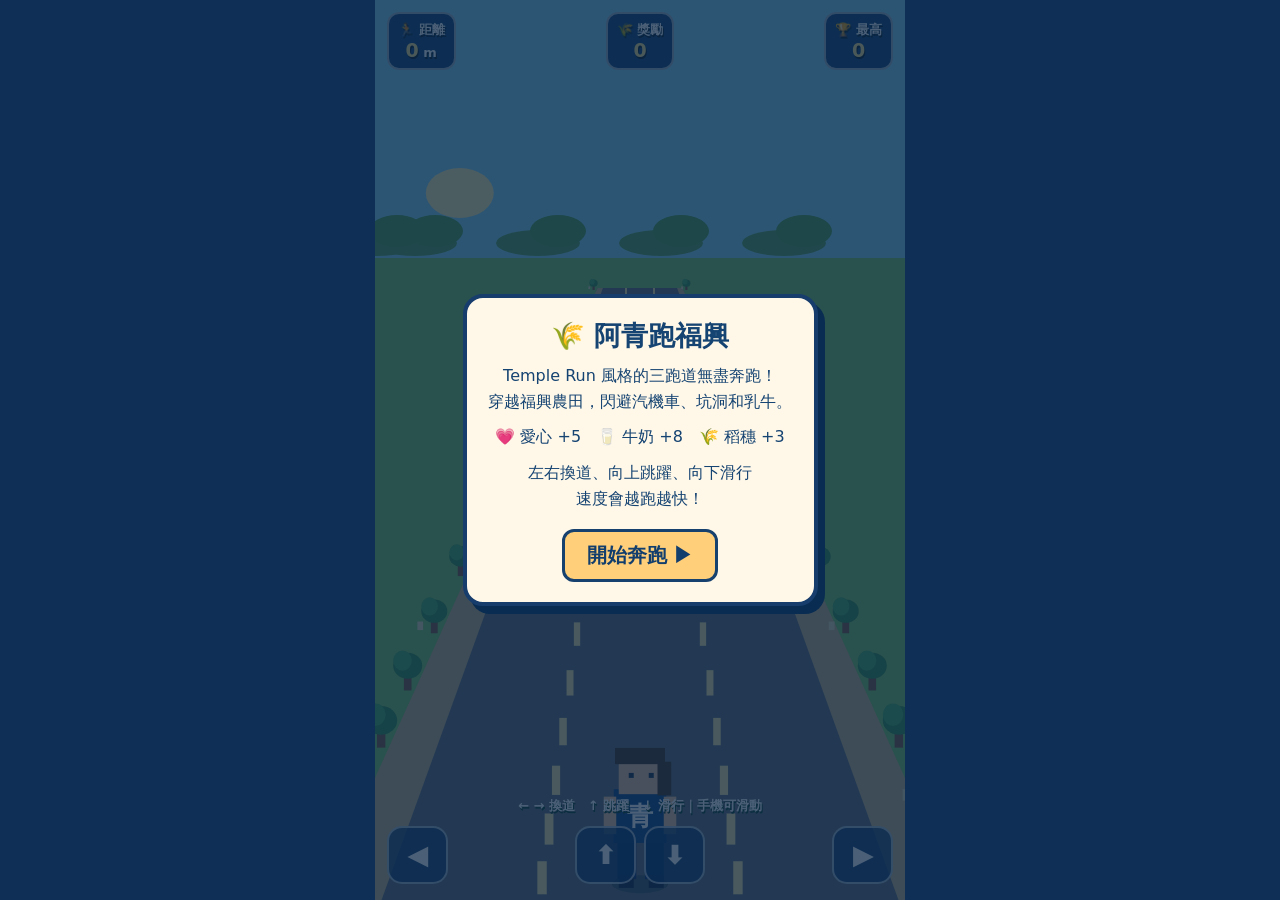
==== game.html @ 77f859ab "Add files via upload" ====
<!doctype html><html lang="zh-Hant"><head><meta charset="utf-8"><meta name="viewport" content="width=device-width,initial-scale=1,user-scalable=no"><title>阿青跑福興｜無盡奔跑</title>
<style>*{box-sizing:border-box}html,body{margin:0;height:100%;overflow:hidden;font-family:system-ui,"Noto Sans TC",sans-serif;background:#102f56;color:#fff}.app{height:100dvh;max-width:530px;margin:auto;position:relative;overflow:hidden;background:#8bcfee}canvas{display:block;width:100%;height:100%;touch-action:none}.hud{position:absolute;top:12px;left:12px;right:12px;display:flex;justify-content:space-between;gap:6px;pointer-events:none}.stat{background:#123c6de8;border:2px solid #fff9;border-radius:12px;padding:7px 9px;font-weight:900;font-size:13px;text-align:center;text-shadow:1px 2px #123}.stat b{font-size:19px;color:#ffe48e}.ctrl{position:absolute;bottom:16px;left:12px;right:12px;display:flex;justify-content:space-between;pointer-events:none}.ctrl button{pointer-events:auto;border:2px solid #fff9;background:#113f77c9;color:white;border-radius:15px;font-size:25px;font-weight:900;width:61px;height:58px;touch-action:manipulation}.ctrl .middle{display:flex;gap:8px}.overlay{position:absolute;inset:0;background:#082444b9;display:flex;align-items:center;justify-content:center;padding:18px}.overlay[hidden]{display:none}.panel{width:100%;max-width:355px;background:#fff8e8;color:#154372;border:4px solid #173d6d;border-radius:20px;box-shadow:7px 8px #092d52;padding:20px;text-align:center}.panel h1{font-size:27px;margin:0 0 8px}.panel p{line-height:1.65;margin:9px 0}.panel button{border:3px solid #16416f;border-radius:12px;background:#ffcf79;color:#123e6d;font-size:20px;font-weight:900;padding:10px 22px;margin-top:8px}.tip{position:absolute;bottom:85px;width:100%;text-align:center;font-weight:800;text-shadow:1px 2px #143;font-size:13px;pointer-events:none}@media(max-height:530px){.ctrl{bottom:6px}.ctrl button{height:44px}.tip{bottom:55px}.hud{top:5px}}</style></head><body><main class="app" id="app"><canvas id="canvas" aria-label="三跑道透視視角無盡奔跑遊戲"></canvas><div class="hud"><div class="stat">🏃 距離<br><b id="distance">0</b> m</div><div class="stat">🌾 獎勵<br><b id="coins">0</b></div><div class="stat">🏆 最高<br><b id="best">0</b></div></div><div class="tip">← → 換道　↑ 跳躍　↓ 滑行｜手機可滑動</div><div class="ctrl"><button data-action="left" aria-label="向左換道">◀</button><div class="middle"><button data-action="jump" aria-label="跳躍">⬆</button><button data-action="slide" aria-label="滑行">⬇</button></div><button data-action="right" aria-label="向右換道">▶</button></div><div class="overlay" id="overlay"><div class="panel"><h1 id="heading">🌾 阿青跑福興</h1><p id="message">Temple Run 風格的三跑道無盡奔跑！<br>穿越福興農田，閃避汽機車、坑洞和乳牛。</p><p>💗 愛心 +5　🥛 牛奶 +8　🌾 稻穗 +3</p><p>左右換道、向上跳躍、向下滑行<br>速度會越跑越快！</p><button id="start">開始奔跑 ▶</button></div></div></main>
<script>
(()=>{'use strict';
const app=document.getElementById('app'),canvas=document.getElementById('canvas'),ctx=canvas.getContext('2d'),overlay=document.getElementById('overlay');
const $=id=>document.getElementById(id);let W=400,H=700,dpr=1,playing=false,last=0,distance=0,bonus=0,best=0,speed=18,spawnTimer=0,objects=[],lane=1,visualLane=1,jump=0,slide=0,clock=0,flash=0;
try{best=Number(localStorage.getItem('aq-temple-best')||0)}catch{}$('best').textContent=best;
function resize(){const r=app.getBoundingClientRect();W=r.width;H=r.height;dpr=Math.min(2,devicePixelRatio||1);canvas.width=Math.round(W*dpr);canvas.height=Math.round(H*dpr);ctx.setTransform(dpr,0,0,dpr,0,0)}
function poly(pts,color){ctx.fillStyle=color;ctx.beginPath();pts.forEach((p,i)=>i?ctx.lineTo(p[0],p[1]):ctx.moveTo(p[0],p[1]));ctx.closePath();ctx.fill()}
function rect(x,y,w,h,c){ctx.fillStyle=c;ctx.fillRect(x,y,w,h)}
function ellipse(x,y,rx,ry,c){ctx.fillStyle=c;ctx.beginPath();ctx.ellipse(x,y,rx,ry,0,0,Math.PI*2);ctx.fill()}
function label(t,x,y,size=24){ctx.font=`${size}px system-ui`;ctx.textAlign='center';ctx.textBaseline='middle';ctx.fillText(t,x,y)}
function perspective(z){let q=Math.max(0,Math.min(1,1-z/105));return Math.pow(q,1.65)}
function roadY(p){return H*.32+(H*.69)*p}
function roadHalf(p){return W*(.08+.52*p)}
function roadX(p,l){return W/2+(l-1)*roadHalf(p)*.64}
function updateHud(){$('distance').textContent=Math.floor(distance);$('coins').textContent=bonus;$('best').textContent=best}
function reset(){distance=0;bonus=0;speed=18;spawnTimer=0;objects=[];lane=1;visualLane=1;jump=0;slide=0;clock=0;flash=0;playing=true;overlay.hidden=true;last=performance.now();updateHud()}
function finish(){if(!playing)return;playing=false;let total=Math.floor(distance)+bonus;if(total>best){best=total;try{localStorage.setItem('aq-temple-best',String(best))}catch{}}updateHud();$('heading').textContent='💥 阿青撞到障礙了！';$('message').innerHTML=`跑了 <b>${Math.floor(distance)} 公尺</b>，收集 <b>${bonus} 分</b><br>本次總分 <b>${total}</b>！`; $('start').textContent='再跑一次 ↻';overlay.hidden=false}
function act(a){if(!playing)return;if(a==='left')lane=Math.max(0,lane-1);if(a==='right')lane=Math.min(2,lane+1);if(a==='jump'&&jump<=0&&slide<=0)jump=.85;if(a==='slide'&&slide<=0&&jump<=0)slide=.8}
function spawn(){let l=Math.floor(Math.random()*3),kind=Math.random(),type=kind<.30?'car':kind<.51?'bike':kind<.73?'hole':kind<.91?'cow':'gate';objects.push({lane:l,z:105,type,hit:false});let safe=[0,1,2].filter(i=>i!==l);let reward=['heart','milk','rice'][Math.floor(Math.random()*3)];objects.push({lane:safe[Math.floor(Math.random()*safe.length)],z:112,type:reward,hit:false})}
function tick(dt){if(!playing)return;clock+=dt;distance+=speed*dt*.5;speed=Math.min(45,18+distance/100);spawnTimer-=dt;if(spawnTimer<=0){spawn();spawnTimer=Math.max(.67,1.4-distance/1000)}visualLane+=(lane-visualLane)*Math.min(1,dt*12);jump=Math.max(0,jump-dt);slide=Math.max(0,slide-dt);flash=Math.max(0,flash-dt);
for(const o of objects){o.z-=speed*dt;if(o.z<8&&!o.hit){o.hit=true;if(o.lane===lane){if(['heart','milk','rice'].includes(o.type)){bonus+({heart:5,milk:8,rice:3}[o.type]);flash=.22}else if(o.type==='hole'){if(jump<=.12)finish()}else if(o.type==='gate'){if(slide<=.1)finish()}else if(o.type==='cow'||o.type==='car'||o.type==='bike'){finish()}}}}objects=objects.filter(o=>o.z>-12);updateHud()}
function draw(){const horizon=H*.32;rect(0,0,W,H,'#90d8f4');rect(0,horizon-30,W,H-horizon+30,'#85c867');
ellipse(W*.16,horizon-95,34,25,'#fff5b0');for(let i=0;i<5;i++){let x=(i*123+40)%W;ellipse(x,horizon-45,42,13,'#61aa61');ellipse(x+20,horizon-57,28,16,'#58a454')}
const bottom=H*1.02;poly([[W*.42,horizon],[W*.58,horizon],[W*1.04,bottom],[-W*.04,bottom]],'#6d727b');
poly([[W*.42,horizon],[W*.43,horizon],[W*.0,bottom],[-W*.12,bottom]],'#d1b78b');poly([[W*.57,horizon],[W*.58,horizon],[W*1.12,bottom],[W,bottom]],'#d1b78b');
for(let i=0;i<13;i++){let p=((i/13+distance*.008)%1);let y=roadY(p),half=roadHalf(p);let thick=2+8*p;for(let side of [-1,1]){let x=W/2+side*half*.33;rect(x-thick/2,y,thick,10+25*p,'#f9e8a6')}}
for(let i=0;i<11;i++){let p=(i/11+distance*.006)%1;let y=roadY(p),size=8+33*p;for(const s of [-1,1]){let x=W/2+s*(roadHalf(p)+size*.5);rect(x-size*.13,y-size*.4,size*.26,size*.65,'#855b40');ellipse(x,y-size*.6,size*.5,size*.45,'#3f9552');ellipse(x-size*.18,y-size*.78,size*.32,size*.35,'#50b364');if(i%3===0){rect(x-size*.65,y-size*.2,size*.22,size*.33,'#e7dcb5')}}}
for(const o of [...objects].sort((a,b)=>b.z-a.z)){let p=perspective(o.z);if(p<=.005)continue;let y=roadY(p),x=roadX(p,o.lane),s=12+75*p;ellipse(x,y+3,s*.5,s*.14,'#35424877');
if(o.type==='car'||o.type==='bike'){let w=s*(o.type==='bike'?.5:1),h=s*(o.type==='bike'?.85:.65);rect(x-w/2,y-h,w,h,o.type==='bike'?'#f8b847':'#ef6b61');rect(x-w*.31,y-h*.8,w*.62,h*.33,'#b4eaff');rect(x-w*.45,y-h*.1,w*.19,h*.3,'#263847');rect(x+w*.26,y-h*.1,w*.19,h*.3,'#263847')}
else if(o.type==='hole'){ellipse(x,y,s*.62,s*.27,'#3c3d3e');ellipse(x,y,s*.4,s*.15,'#171d25')}
else if(o.type==='cow')label('🐄',x,y-s*.5,s*.95);
else if(o.type==='gate'){rect(x-s*.5,y-s*1.2,s*.16,s*1.2,'#98573d');rect(x+s*.34,y-s*1.2,s*.16,s*1.2,'#98573d');rect(x-s*.5,y-s*1.2,s,s*.25,'#eaa56b')}
else label(({heart:'💗',milk:'🥛',rice:'🌾'})[o.type],x,y-s*.7,s*.72)}
const px=roadX(.96,visualLane),py=roadY(.96),jumpHeight=jump>0?Math.sin((.85-jump)/.85*Math.PI)*H*.17:0;ellipse(px,py,28,9,'#243a4c77');ctx.save();ctx.translate(px,py-jumpHeight);let sc=Math.max(.75,Math.min(1.25,W/400));ctx.scale(sc,sc);if(slide>0){ellipse(0,-17,25,15,'#173c77');ellipse(13,-24,14,13,'#f8c5a2');rect(-19,-19,35,8,'#173c77')}else{let swing=Math.sin(clock*16)*7;rect(-18,-37,15,33,'#193b75');rect(4,-37,15,33,'#193b75');rect(-17+swing,-7,12,10,'#1d2b49');rect(7-swing,-7,12,10,'#1d2b49');rect(-21,-76,42,43,'#1b4c8a');rect(-29,-70,10,30,'#f8c5a2');rect(19,-70,10,30,'#f8c5a2');rect(-17,-102,34,30,'#f8c5a2');rect(-20,-109,40,13,'#553a31');rect(14,-98,11,27,'#50392d');rect(-9,-89,4,4,'#26384c');rect(7,-89,4,4,'#26384c');ctx.fillStyle='#fff';ctx.font='bold 21px system-ui';ctx.textAlign='center';ctx.fillText('青',0,-47)}ctx.restore();if(flash>0){ctx.fillStyle='#fff5ab44';ctx.fillRect(0,0,W,H)}}
function frame(now){let dt=Math.min(.04,(now-last)/1000||0);last=now;tick(dt);draw();requestAnimationFrame(frame)}
$('start').addEventListener('click',reset);document.querySelectorAll('[data-action]').forEach(b=>b.addEventListener('click',()=>act(b.dataset.action)));document.addEventListener('keydown',e=>{let a=({ArrowLeft:'left',ArrowRight:'right',ArrowUp:'jump',ArrowDown:'slide',a:'left',d:'right',w:'jump',s:'slide',' ':'jump'})[e.key];if(a){e.preventDefault();act(a)}});let sx=0,sy=0;canvas.addEventListener('touchstart',e=>{sx=e.touches[0].clientX;sy=e.touches[0].clientY},{passive:true});canvas.addEventListener('touchend',e=>{let dx=e.changedTouches[0].clientX-sx,dy=e.changedTouches[0].clientY-sy;if(Math.max(Math.abs(dx),Math.abs(dy))<18)return;act(Math.abs(dx)>Math.abs(dy)?dx>0?'right':'left':dy<0?'jump':'slide')},{passive:true});window.addEventListener('resize',resize);resize();last=performance.now();requestAnimationFrame(frame);
})();
</script></body></html>
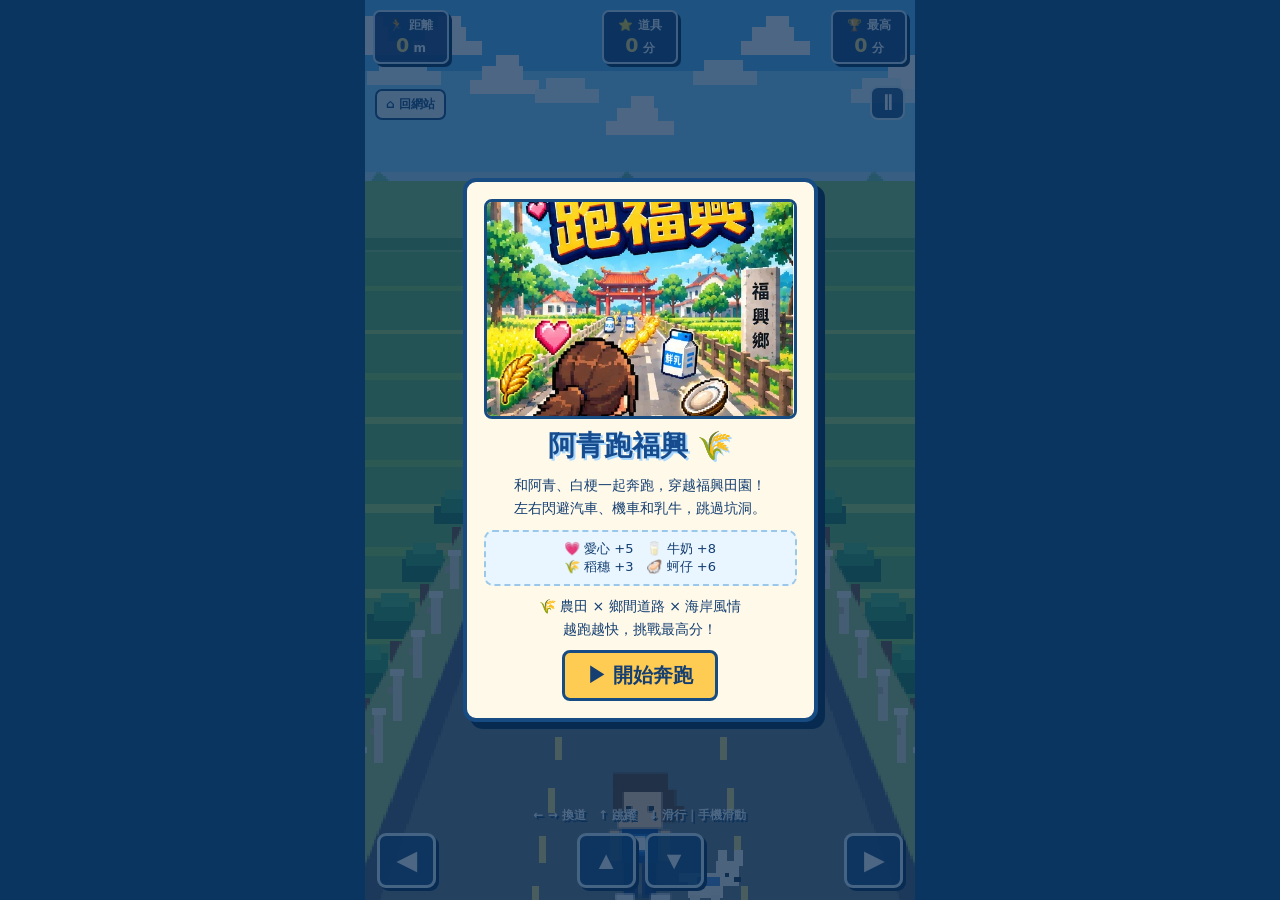
==== commit 3beac1b0: "Add files via upload" ====
--- a/game.html
+++ b/game.html
@@ -1,40 +1,55 @@
-<!doctype html><html lang="zh-Hant"><head><meta charset="utf-8"><meta name="viewport" content="width=device-width,initial-scale=1,user-scalable=no"><title>阿青跑福興｜無盡奔跑</title>
-<style>*{box-sizing:border-box}html,body{margin:0;height:100%;overflow:hidden;font-family:system-ui,"Noto Sans TC",sans-serif;background:#102f56;color:#fff}.app{height:100dvh;max-width:530px;margin:auto;position:relative;overflow:hidden;background:#8bcfee}canvas{display:block;width:100%;height:100%;touch-action:none}.hud{position:absolute;top:12px;left:12px;right:12px;display:flex;justify-content:space-between;gap:6px;pointer-events:none}.stat{background:#123c6de8;border:2px solid #fff9;border-radius:12px;padding:7px 9px;font-weight:900;font-size:13px;text-align:center;text-shadow:1px 2px #123}.stat b{font-size:19px;color:#ffe48e}.ctrl{position:absolute;bottom:16px;left:12px;right:12px;display:flex;justify-content:space-between;pointer-events:none}.ctrl button{pointer-events:auto;border:2px solid #fff9;background:#113f77c9;color:white;border-radius:15px;font-size:25px;font-weight:900;width:61px;height:58px;touch-action:manipulation}.ctrl .middle{display:flex;gap:8px}.overlay{position:absolute;inset:0;background:#082444b9;display:flex;align-items:center;justify-content:center;padding:18px}.overlay[hidden]{display:none}.panel{width:100%;max-width:355px;background:#fff8e8;color:#154372;border:4px solid #173d6d;border-radius:20px;box-shadow:7px 8px #092d52;padding:20px;text-align:center}.panel h1{font-size:27px;margin:0 0 8px}.panel p{line-height:1.65;margin:9px 0}.panel button{border:3px solid #16416f;border-radius:12px;background:#ffcf79;color:#123e6d;font-size:20px;font-weight:900;padding:10px 22px;margin-top:8px}.tip{position:absolute;bottom:85px;width:100%;text-align:center;font-weight:800;text-shadow:1px 2px #143;font-size:13px;pointer-events:none}@media(max-height:530px){.ctrl{bottom:6px}.ctrl button{height:44px}.tip{bottom:55px}.hud{top:5px}}</style></head><body><main class="app" id="app"><canvas id="canvas" aria-label="三跑道透視視角無盡奔跑遊戲"></canvas><div class="hud"><div class="stat">🏃 距離<br><b id="distance">0</b> m</div><div class="stat">🌾 獎勵<br><b id="coins">0</b></div><div class="stat">🏆 最高<br><b id="best">0</b></div></div><div class="tip">← → 換道　↑ 跳躍　↓ 滑行｜手機可滑動</div><div class="ctrl"><button data-action="left" aria-label="向左換道">◀</button><div class="middle"><button data-action="jump" aria-label="跳躍">⬆</button><button data-action="slide" aria-label="滑行">⬇</button></div><button data-action="right" aria-label="向右換道">▶</button></div><div class="overlay" id="overlay"><div class="panel"><h1 id="heading">🌾 阿青跑福興</h1><p id="message">Temple Run 風格的三跑道無盡奔跑！<br>穿越福興農田，閃避汽機車、坑洞和乳牛。</p><p>💗 愛心 +5　🥛 牛奶 +8　🌾 稻穗 +3</p><p>左右換道、向上跳躍、向下滑行<br>速度會越跑越快！</p><button id="start">開始奔跑 ▶</button></div></div></main>
+<!doctype html><html lang="zh-Hant"><head><meta charset="utf-8"><meta name="viewport" content="width=device-width,initial-scale=1,user-scalable=no"><title>阿青跑福興｜像素跑酷</title><style>
+*{box-sizing:border-box}html,body{margin:0;height:100%;overflow:hidden;font-family:system-ui,"Noto Sans TC",sans-serif;background:#0a3561;color:white}.shell{height:100dvh;max-width:550px;margin:auto;position:relative;overflow:hidden;background:#73c8f6}canvas{display:block;width:100%;height:100%;image-rendering:pixelated;touch-action:none}.hud{position:absolute;top:10px;left:8px;right:8px;display:flex;justify-content:space-between;gap:5px;pointer-events:none}.stat{background:#123c72e8;border:2px solid #d4ecff;border-radius:7px;box-shadow:3px 3px #082f53;padding:5px 7px;text-align:center;font-size:12px;font-weight:900;min-width:76px}.stat strong{font-size:19px;color:#ffe07b}.actions{position:absolute;bottom:12px;left:12px;right:12px;display:flex;justify-content:space-between;pointer-events:none}.actions button{pointer-events:auto;background:#0f477dd9;border:3px solid #e6f4ff;color:#fff;border-radius:9px;box-shadow:3px 3px #092c50;font-size:25px;font-weight:900;width:59px;height:55px;touch-action:manipulation}.actions div{display:flex;gap:9px}.help{position:absolute;bottom:76px;width:100%;text-align:center;font-size:12px;font-weight:900;text-shadow:2px 2px #19436a;pointer-events:none}.cover{position:absolute;inset:0;background:#072c54b8;display:flex;align-items:center;justify-content:center;padding:15px}.cover[hidden]{display:none}.panel{max-height:95dvh;overflow:auto;background:#fff9e9;color:#133e71;border:4px solid #174c83;border-radius:13px;box-shadow:7px 7px #072b50;padding:17px;max-width:355px;width:100%;text-align:center}.cover-art{display:block;width:100%;max-height:220px;object-fit:cover;object-position:center 40%;border:3px solid #174c83;border-radius:8px;margin-bottom:8px;image-rendering:auto}.panel h1{margin:0 0 8px;font-size:28px;color:#164c8e;text-shadow:2px 2px #a8d7ff}.panel p{font-size:14px;line-height:1.65;margin:9px 0}.panel button{background:#ffcc53;border:3px solid #164c83;border-radius:8px;padding:9px 22px;color:#153e71;font-size:20px;font-weight:900;cursor:pointer}.panel .rewards{background:#eaf6ff;border:2px dashed #9bc8e9;border-radius:9px;padding:8px 4px;font-size:13px}.pause{position:absolute;right:10px;top:86px;background:#0f477ddd;border:2px solid #d8f0ff;border-radius:8px;color:#fff;font-size:20px;font-weight:900;width:35px;height:34px;cursor:pointer}.back{position:absolute;top:89px;left:10px;background:#ffffffdf;border:2px solid #164c83;border-radius:7px;padding:5px 9px;color:#164c83;font-size:12px;text-decoration:none;font-weight:900}@media(max-height:560px){.help{bottom:60px}.actions{bottom:5px}.actions button{height:44px}.back{top:72px}}</style></head><body>
+<div class="shell" id="shell"><canvas id="game" aria-label="阿青跑福興像素無盡奔跑遊戲"></canvas><div class="hud"><div class="stat">🏃 距離<br><strong id="meters">0</strong> m</div><div class="stat">⭐ 道具<br><strong id="bonus">0</strong> 分</div><div class="stat">🏆 最高<br><strong id="record">0</strong> 分</div></div><a class="back" href="index.html">⌂ 回網站</a><button class="pause" id="pause" aria-label="暫停遊戲">Ⅱ</button><div class="help">← → 換道　↑ 跳躍　↓ 滑行｜手機滑動</div><div class="actions"><button data-go="left" aria-label="左移">◀</button><div><button data-go="jump" aria-label="跳躍">▲</button><button data-go="slide" aria-label="滑行">▼</button></div><button data-go="right" aria-label="右移">▶</button></div><div class="cover" id="cover"><div class="panel"><img class="cover-art" src="assets/game-cover.webp" alt="阿青與西高地白梗在福興鄉田園奔跑的像素遊戲封面"><h1 id="title">阿青跑福興 🌾</h1><p id="intro">和阿青、白梗一起奔跑，穿越福興田園！<br>左右閃避汽車、機車和乳牛，跳過坑洞。</p><div class="rewards">💗 愛心 +5　🥛 牛奶 +8<br>🌾 稻穗 +3　🦪 蚵仔 +6</div><p>🌾 農田 × 鄉間道路 × 海岸風情<br>越跑越快，挑戰最高分！</p><button id="start">▶ 開始奔跑</button></div></div></div>
 <script>
-(()=>{'use strict';
-const app=document.getElementById('app'),canvas=document.getElementById('canvas'),ctx=canvas.getContext('2d'),overlay=document.getElementById('overlay');
-const $=id=>document.getElementById(id);let W=400,H=700,dpr=1,playing=false,last=0,distance=0,bonus=0,best=0,speed=18,spawnTimer=0,objects=[],lane=1,visualLane=1,jump=0,slide=0,clock=0,flash=0;
-try{best=Number(localStorage.getItem('aq-temple-best')||0)}catch{}$('best').textContent=best;
-function resize(){const r=app.getBoundingClientRect();W=r.width;H=r.height;dpr=Math.min(2,devicePixelRatio||1);canvas.width=Math.round(W*dpr);canvas.height=Math.round(H*dpr);ctx.setTransform(dpr,0,0,dpr,0,0)}
-function poly(pts,color){ctx.fillStyle=color;ctx.beginPath();pts.forEach((p,i)=>i?ctx.lineTo(p[0],p[1]):ctx.moveTo(p[0],p[1]));ctx.closePath();ctx.fill()}
-function rect(x,y,w,h,c){ctx.fillStyle=c;ctx.fillRect(x,y,w,h)}
-function ellipse(x,y,rx,ry,c){ctx.fillStyle=c;ctx.beginPath();ctx.ellipse(x,y,rx,ry,0,0,Math.PI*2);ctx.fill()}
-function label(t,x,y,size=24){ctx.font=`${size}px system-ui`;ctx.textAlign='center';ctx.textBaseline='middle';ctx.fillText(t,x,y)}
-function perspective(z){let q=Math.max(0,Math.min(1,1-z/105));return Math.pow(q,1.65)}
-function roadY(p){return H*.32+(H*.69)*p}
-function roadHalf(p){return W*(.08+.52*p)}
-function roadX(p,l){return W/2+(l-1)*roadHalf(p)*.64}
-function updateHud(){$('distance').textContent=Math.floor(distance);$('coins').textContent=bonus;$('best').textContent=best}
-function reset(){distance=0;bonus=0;speed=18;spawnTimer=0;objects=[];lane=1;visualLane=1;jump=0;slide=0;clock=0;flash=0;playing=true;overlay.hidden=true;last=performance.now();updateHud()}
-function finish(){if(!playing)return;playing=false;let total=Math.floor(distance)+bonus;if(total>best){best=total;try{localStorage.setItem('aq-temple-best',String(best))}catch{}}updateHud();$('heading').textContent='💥 阿青撞到障礙了！';$('message').innerHTML=`跑了 <b>${Math.floor(distance)} 公尺</b>，收集 <b>${bonus} 分</b><br>本次總分 <b>${total}</b>！`; $('start').textContent='再跑一次 ↻';overlay.hidden=false}
-function act(a){if(!playing)return;if(a==='left')lane=Math.max(0,lane-1);if(a==='right')lane=Math.min(2,lane+1);if(a==='jump'&&jump<=0&&slide<=0)jump=.85;if(a==='slide'&&slide<=0&&jump<=0)slide=.8}
-function spawn(){let l=Math.floor(Math.random()*3),kind=Math.random(),type=kind<.30?'car':kind<.51?'bike':kind<.73?'hole':kind<.91?'cow':'gate';objects.push({lane:l,z:105,type,hit:false});let safe=[0,1,2].filter(i=>i!==l);let reward=['heart','milk','rice'][Math.floor(Math.random()*3)];objects.push({lane:safe[Math.floor(Math.random()*safe.length)],z:112,type:reward,hit:false})}
-function tick(dt){if(!playing)return;clock+=dt;distance+=speed*dt*.5;speed=Math.min(45,18+distance/100);spawnTimer-=dt;if(spawnTimer<=0){spawn();spawnTimer=Math.max(.67,1.4-distance/1000)}visualLane+=(lane-visualLane)*Math.min(1,dt*12);jump=Math.max(0,jump-dt);slide=Math.max(0,slide-dt);flash=Math.max(0,flash-dt);
-for(const o of objects){o.z-=speed*dt;if(o.z<8&&!o.hit){o.hit=true;if(o.lane===lane){if(['heart','milk','rice'].includes(o.type)){bonus+({heart:5,milk:8,rice:3}[o.type]);flash=.22}else if(o.type==='hole'){if(jump<=.12)finish()}else if(o.type==='gate'){if(slide<=.1)finish()}else if(o.type==='cow'||o.type==='car'||o.type==='bike'){finish()}}}}objects=objects.filter(o=>o.z>-12);updateHud()}
-function draw(){const horizon=H*.32;rect(0,0,W,H,'#90d8f4');rect(0,horizon-30,W,H-horizon+30,'#85c867');
-ellipse(W*.16,horizon-95,34,25,'#fff5b0');for(let i=0;i<5;i++){let x=(i*123+40)%W;ellipse(x,horizon-45,42,13,'#61aa61');ellipse(x+20,horizon-57,28,16,'#58a454')}
-const bottom=H*1.02;poly([[W*.42,horizon],[W*.58,horizon],[W*1.04,bottom],[-W*.04,bottom]],'#6d727b');
-poly([[W*.42,horizon],[W*.43,horizon],[W*.0,bottom],[-W*.12,bottom]],'#d1b78b');poly([[W*.57,horizon],[W*.58,horizon],[W*1.12,bottom],[W,bottom]],'#d1b78b');
-for(let i=0;i<13;i++){let p=((i/13+distance*.008)%1);let y=roadY(p),half=roadHalf(p);let thick=2+8*p;for(let side of [-1,1]){let x=W/2+side*half*.33;rect(x-thick/2,y,thick,10+25*p,'#f9e8a6')}}
-for(let i=0;i<11;i++){let p=(i/11+distance*.006)%1;let y=roadY(p),size=8+33*p;for(const s of [-1,1]){let x=W/2+s*(roadHalf(p)+size*.5);rect(x-size*.13,y-size*.4,size*.26,size*.65,'#855b40');ellipse(x,y-size*.6,size*.5,size*.45,'#3f9552');ellipse(x-size*.18,y-size*.78,size*.32,size*.35,'#50b364');if(i%3===0){rect(x-size*.65,y-size*.2,size*.22,size*.33,'#e7dcb5')}}}
-for(const o of [...objects].sort((a,b)=>b.z-a.z)){let p=perspective(o.z);if(p<=.005)continue;let y=roadY(p),x=roadX(p,o.lane),s=12+75*p;ellipse(x,y+3,s*.5,s*.14,'#35424877');
-if(o.type==='car'||o.type==='bike'){let w=s*(o.type==='bike'?.5:1),h=s*(o.type==='bike'?.85:.65);rect(x-w/2,y-h,w,h,o.type==='bike'?'#f8b847':'#ef6b61');rect(x-w*.31,y-h*.8,w*.62,h*.33,'#b4eaff');rect(x-w*.45,y-h*.1,w*.19,h*.3,'#263847');rect(x+w*.26,y-h*.1,w*.19,h*.3,'#263847')}
-else if(o.type==='hole'){ellipse(x,y,s*.62,s*.27,'#3c3d3e');ellipse(x,y,s*.4,s*.15,'#171d25')}
-else if(o.type==='cow')label('🐄',x,y-s*.5,s*.95);
-else if(o.type==='gate'){rect(x-s*.5,y-s*1.2,s*.16,s*1.2,'#98573d');rect(x+s*.34,y-s*1.2,s*.16,s*1.2,'#98573d');rect(x-s*.5,y-s*1.2,s,s*.25,'#eaa56b')}
-else label(({heart:'💗',milk:'🥛',rice:'🌾'})[o.type],x,y-s*.7,s*.72)}
-const px=roadX(.96,visualLane),py=roadY(.96),jumpHeight=jump>0?Math.sin((.85-jump)/.85*Math.PI)*H*.17:0;ellipse(px,py,28,9,'#243a4c77');ctx.save();ctx.translate(px,py-jumpHeight);let sc=Math.max(.75,Math.min(1.25,W/400));ctx.scale(sc,sc);if(slide>0){ellipse(0,-17,25,15,'#173c77');ellipse(13,-24,14,13,'#f8c5a2');rect(-19,-19,35,8,'#173c77')}else{let swing=Math.sin(clock*16)*7;rect(-18,-37,15,33,'#193b75');rect(4,-37,15,33,'#193b75');rect(-17+swing,-7,12,10,'#1d2b49');rect(7-swing,-7,12,10,'#1d2b49');rect(-21,-76,42,43,'#1b4c8a');rect(-29,-70,10,30,'#f8c5a2');rect(19,-70,10,30,'#f8c5a2');rect(-17,-102,34,30,'#f8c5a2');rect(-20,-109,40,13,'#553a31');rect(14,-98,11,27,'#50392d');rect(-9,-89,4,4,'#26384c');rect(7,-89,4,4,'#26384c');ctx.fillStyle='#fff';ctx.font='bold 21px system-ui';ctx.textAlign='center';ctx.fillText('青',0,-47)}ctx.restore();if(flash>0){ctx.fillStyle='#fff5ab44';ctx.fillRect(0,0,W,H)}}
-function frame(now){let dt=Math.min(.04,(now-last)/1000||0);last=now;tick(dt);draw();requestAnimationFrame(frame)}
-$('start').addEventListener('click',reset);document.querySelectorAll('[data-action]').forEach(b=>b.addEventListener('click',()=>act(b.dataset.action)));document.addEventListener('keydown',e=>{let a=({ArrowLeft:'left',ArrowRight:'right',ArrowUp:'jump',ArrowDown:'slide',a:'left',d:'right',w:'jump',s:'slide',' ':'jump'})[e.key];if(a){e.preventDefault();act(a)}});let sx=0,sy=0;canvas.addEventListener('touchstart',e=>{sx=e.touches[0].clientX;sy=e.touches[0].clientY},{passive:true});canvas.addEventListener('touchend',e=>{let dx=e.changedTouches[0].clientX-sx,dy=e.changedTouches[0].clientY-sy;if(Math.max(Math.abs(dx),Math.abs(dy))<18)return;act(Math.abs(dx)>Math.abs(dy)?dx>0?'right':'left':dy<0?'jump':'slide')},{passive:true});window.addEventListener('resize',resize);resize();last=performance.now();requestAnimationFrame(frame);
+(()=>{'use strict';const shell=document.getElementById('shell'),canvas=document.getElementById('game'),ctx=canvas.getContext('2d'),cover=document.getElementById('cover'),$=s=>document.getElementById(s);let W=240,H=400,scale=1,paused=false,run=false,lane=1,shownLane=1,dist=0,bonus=0,record=0,spd=22,spawn=0,items=[],jump=0,slide=0,t=0,last=0,blink=0;try{record=+(localStorage.getItem('aq-run-record-v2')||0)}catch{}$('record').textContent=record;
+function resize(){let r=shell.getBoundingClientRect();W=240;H=Math.max(310,Math.round(W*r.height/r.width));scale=Math.min(3,devicePixelRatio||1);canvas.width=W*scale;canvas.height=H*scale;ctx.setTransform(scale,0,0,scale,0,0);ctx.imageSmoothingEnabled=false}
+function box(x,y,w,h,c){ctx.fillStyle=c;ctx.fillRect(Math.round(x),Math.round(y),Math.ceil(w),Math.ceil(h))}
+function poly(pts,c){ctx.fillStyle=c;ctx.beginPath();pts.forEach((v,i)=>i?ctx.lineTo(v[0],v[1]):ctx.moveTo(v[0],v[1]));ctx.closePath();ctx.fill()}
+function oval(x,y,rx,ry,c){ctx.fillStyle=c;ctx.beginPath();ctx.ellipse(x,y,Math.max(.1,rx),Math.max(.1,ry),0,0,Math.PI*2);ctx.fill()}
+function text(s,x,y,size=11,c='#fff'){ctx.font=`bold ${size}px system-ui`;ctx.textAlign='center';ctx.fillStyle=c;ctx.fillText(s,x,y)}
+function p(z){return Math.pow(Math.max(0,Math.min(1,1-z/120)),1.55)}
+function ry(q){return H*.27+q*H*.77}
+function half(q){return 12+q*135}
+function lx(q,l){return W/2+(l-1)*half(q)*.62}
+function tree(x,y,s){box(x-s*.09,y-s*.12,s*.18,s*.5,'#795436');box(x-s*.5,y-s*.65,s,s*.45,'#257b47');box(x-s*.38,y-s*.86,s*.76,s*.34,'#3b9e56');box(x-s*.24,y-s,s*.48,s*.22,'#54ba6b')}
+function scene(){box(0,0,W,H,'#5ab8fa');box(0,H*.08,W,H*.17,'#8ed8ff');box(0,H*.19,W,H*.08,'#b7e5fa');
+// Puffy clouds and distant hills
+for(let i=0;i<7;i++){let x=((i*59+12-dist*.07)%(W+80)+W+80)%(W+80)-25,y=H*(.045+(i%3)*.045);box(x,y,30,6,'#fff');box(x+5,y-6,18,7,'#fff');box(x+11,y-11,10,5,'#fff')}
+for(let i=0;i<9;i++){let x=i*36-16;poly([[x,H*.26],[x+22,H*.19+(i%3)*5],[x+52,H*.26]],i%2?'#69b7a4':'#78c5a4')}
+box(0,H*.255,W,H*.03,'#a5d567');
+box(0,H*.20,W,H,'#91cf6e');box(0,H*.28,W,H*.72,'#6cba56');
+// rice-field bands
+for(let i=0;i<16;i++){let q=((i/16+dist*.005)%1),y=ry(q),hh=1+q*6;box(0,y,W,hh,i%2?'#8dd14e':'#aedc63')}
+for(let i=0;i<5;i++){let x=((i*69+25)%280)-20;box(x,H*.08+i%2*8,28,6,'#e9f8ff');box(x+5,H*.065+i%2*8,17,8,'#e9f8ff')}box(0,H*.265,W,5,'#60aa59');
+for(let i=0;i<12;i++){let q=((i/12+dist*.006)%1),y=ry(q),sz=4+q*33,xoff=half(q)+sz*.7;for(let side of [-1,1]){let x=W/2+side*xoff;box(x-sz*.6,y+sz*.25,sz*1.2,2+q*5,'#b3c766');tree(x,y,sz)}}
+poly([[108,H*.27],[132,H*.27],[W+50,H+12],[-50,H+12]],'#a8c576');poly([[109,H*.27],[131,H*.27],[W+10,H+10],[-10,H+10]],'#525e70');
+poly([[111,H*.27],[129,H*.27],[W-3,H+10],[3,H+10]],'#657180');
+poly([[112,H*.27],[128,H*.27],[W-8,H+10],[8,H+10]],'#687583');
+// perspective roadside fence posts
+for(let i=0;i<16;i++){let q=((i/16+dist*.009)%1),y=ry(q),hh=3+q*28;for(let side of [-1,1]){let x=W/2+side*(half(q)*.97+4);box(x-2,y-hh,4,hh,'#e8e0c8');box(x-3,y-hh,6,3,'#f8f1dd');box(x-2,y-hh*.62,side*2,3,'#c6bd9f')}}
+poly([[111,H*.27],[129,H*.27],[W-3,H+10],[3,H+10]],'#747b82');
+for(let i=0;i<14;i++){let q=((i/14+dist*.008)%1),y=ry(q),h=2+q*11;for(let side of [-1,1]){let x=W/2+side*half(q)*.33;box(x-h*.12,y,h*.24,h,'#f9df7b')}}}
+function person(x,y,s,pose){ctx.save();ctx.translate(Math.round(x),Math.round(y));ctx.scale(s,s);const k=Math.sin(t*15)>0?1:-1;box(-7,-27,14,13,'#124c99');box(-5,-25,10,8,'#1d71c6');box(-2,-24,4,5,'#fff');box(-11,-26,4,11,'#ffd0a8');box(7,-26,4,11,'#ffd0a8');if(pose==='slide'){box(-9,-13,19,7,'#144f96');box(6,-16,11,10,'#ffd0a8')}else{box(-6,-14,5,12,'#163a73');box(1,-14,5,12,'#163a73');box(-7+(k*2),-3,7,4,'#f4f6f9');box(2-(k*2),-3,7,4,'#f4f6f9')}box(-8,-43,16,16,'#ffd3ac');box(-10,-47,20,7,'#63402c');box(-10,-43,4,11,'#63402c');box(8,-41,5,12,'#63402c');box(9,-35,7,5,'#63402c');box(-5,-35,2,2,'#2d3338');box(3,-35,2,2,'#2d3338');ctx.restore()}
+function car(x,y,s){box(x-s*.43,y-s*.65,s*.86,s*.58,'#c63d3b');box(x-s*.32,y-s*.9,s*.64,s*.37,'#ec5b49');box(x-s*.25,y-s*.83,s*.5,s*.18,'#a7e4f7');box(x-s*.42,y-s*.23,s*.16,s*.15,'#f7e7aa');box(x+s*.26,y-s*.23,s*.16,s*.15,'#f7e7aa');box(x-s*.4,y-s*.08,s*.17,s*.14,'#29313b');box(x+s*.23,y-s*.08,s*.17,s*.14,'#29313b')}
+function bike(x,y,s){box(x-s*.17,y-s*.64,s*.34,s*.56,'#0879bf');box(x-s*.24,y-s*.72,s*.48,s*.13,'#253f51');box(x-s*.19,y-s*.43,s*.38,s*.2,'#35b5f0');box(x-s*.14,y-s*.06,s*.28,s*.18,'#1f3146');box(x-s*.24,y-s*.64,s*.09,s*.13,'#b9e8ff');box(x+s*.15,y-s*.64,s*.09,s*.13,'#b9e8ff')}
+function cow(x,y,s){box(x-s*.46,y-s*.7,s*.78,s*.49,'#fff6e5');box(x-s*.31,y-s*.66,s*.3,s*.25,'#262b30');box(x+s*.1,y-s*.5,s*.19,s*.23,'#262b30');box(x-s*.48,y-s*.25,s*.13,s*.3,'#f6ede3');box(x+s*.14,y-s*.25,s*.13,s*.3,'#f6ede3');box(x+s*.24,y-s*.68,s*.29,s*.32,'#fff7ea');box(x+s*.28,y-s*.48,s*.23,s*.14,'#f0a2a2');box(x+s*.33,y-s*.63,s*.055,s*.055,'#262b30');box(x+s*.49,y-s*.8,s*.12,s*.13,'#292f32');box(x+s*.22,y-s*.8,s*.12,s*.13,'#292f32')}
+function reward(type,x,y,s){if(type==='heart'){for(let a of [-1,1])box(x+a*s*.07-s*.25,y-s*.8,s*.35,s*.32,'#ff86ad');box(x-s*.36,y-s*.61,s*.72,s*.31,'#ed4382');poly([[x-s*.34,y-s*.33],[x+s*.34,y-s*.33],[x,y+s*.05]],'#ed4382');box(x-s*.23,y-s*.73,s*.15,s*.1,'#fff0f5')}
+else if(type==='milk'){box(x-s*.26,y-s*.72,s*.52,s*.73,'#fff8e5');box(x-s*.26,y-s*.5,s*.52,s*.25,'#2d8fd4');box(x-s*.16,y-s*.87,s*.32,s*.16,'#e4f5ff');box(x-s*.16,y-s*.78,s*.32,s*.08,'#1764b7');text('乳',x,y-s*.28,Math.max(5,s*.21),'#fff')}
+else if(type==='rice'){for(let i=0;i<6;i++){let yy=y-s*.8+i*s*.13;box(x-s*.03+i*s*.018,yy,s*.1,s*.16,'#ffe079');box(x-s*.16+i*s*.018,yy+s*.045,s*.1,s*.13,'#e7ac24')}box(x+s*.07,y-s*.85,s*.045,s*.9,'#9c7b25')}
+else if(type==='oyster'){oval(x,y-s*.42,s*.37,s*.3,'#534b48');oval(x,y-s*.44,s*.3,s*.23,'#e7d8b8');oval(x,y-s*.45,s*.2,s*.15,'#fff6d7');oval(x,y-s*.45,s*.11,s*.09,'#b8aa92')}}
+function objects(){for(const o of [...items].sort((a,b)=>b.z-a.z)){let q=p(o.z);if(q<.007)continue;let x=lx(q,o.lane),y=ry(q),s=5+q*63;oval(x,y,s*.42,s*.10,'#34404877');if(o.type==='car')car(x,y,s);else if(o.type==='bike')bike(x,y,s);else if(o.type==='cow')cow(x,y,s);else if(o.type==='hole'){oval(x,y,s*.53,s*.27,'#34353a');oval(x,y,s*.37,s*.16,'#101922');box(x-s*.55,y-s*.1,s*.16,s*.06,'#a6a8a5')}else reward(o.type,x,y-s*.14,s*.75)}}
+function dog(x,y){ctx.save();ctx.translate(Math.round(x),Math.round(y));let bob=Math.sin(t*16)*2;box(-8,-17+bob,15,11,'#fff6e9');box(4,-22+bob,10,11,'#fff6e9');box(5,-27+bob,4,7,'#fff6e9');box(12,-27+bob,4,7,'#fff6e9');box(8,-17+bob,2,2,'#253448');box(12,-15+bob,3,2,'#253448');box(-7,-7+bob,4,7,'#f5eee4');box(2,-7+bob,4,7,'#f5eee4');box(-12,-17+bob,5,4,'#fff6e9');box(-4,-15+bob,10,4,'#4f8cd3');ctx.restore()}
+function draw(){scene();objects();let x=lx(.95,shownLane),y=ry(.95),h=jump>0?Math.sin((.76-jump)/.76*Math.PI)*H*.17:0;oval(x,y,12,3,'#263b4577');person(x,y-h,1.2,slide>0?'slide':'run');dog(x+29,y+4);if(blink>0){box(0,0,W,H,'#fff2b544')}}
+function refresh(){$('meters').textContent=Math.floor(dist);$('bonus').textContent=bonus;$('record').textContent=record}
+function reset(){paused=false;$('pause').textContent='Ⅱ';run=true;lane=1;shownLane=1;dist=0;bonus=0;spd=22;spawn=.3;items=[];jump=0;slide=0;t=0;blink=0;cover.hidden=true;refresh()}
+function end(){if(!run)return;run=false;paused=false;let score=Math.floor(dist)+bonus;if(score>record){record=score;try{localStorage.setItem('aq-run-record-v2',record)}catch{}}refresh();$('title').textContent='挑戰結束！';$('intro').innerHTML=`跑了 <b>${Math.floor(dist)} 公尺</b><br>道具加分 <b>${bonus}</b>，總分 <b>${score}</b>！`; $('start').textContent='↻ 再挑戰一次';cover.hidden=false}
+function act(a){if(!run||paused)return;if(a==='left')lane=Math.max(0,lane-1);if(a==='right')lane=Math.min(2,lane+1);if(a==='jump'&&jump<=0)jump=.76;if(a==='slide'&&slide<=0&&jump<=0)slide=.65}
+function add(){let l=Math.floor(Math.random()*3),type=['car','bike','hole','cow'][Math.floor(Math.random()*4)];items.push({lane:l,z:120,type,done:false});let other=[0,1,2].filter(i=>i!==l),rl=other[Math.floor(Math.random()*other.length)],rewardType=['heart','milk','rice','oyster'][Math.floor(Math.random()*4)];items.push({lane:rl,z:133,type:rewardType,done:false})}
+function step(dt){if(!run||paused)return;t+=dt;dist+=spd*dt*.48;spd=Math.min(52,22+dist/95);spawn-=dt;if(spawn<=0){add();spawn=Math.max(.7,1.48-dist/850)}shownLane+=(lane-shownLane)*Math.min(1,dt*13);jump=Math.max(0,jump-dt);slide=Math.max(0,slide-dt);blink=Math.max(0,blink-dt);for(let o of items){o.z-=spd*dt;if(o.z<10&&!o.done){o.done=true;if(o.lane===lane){if(['heart','milk','rice','oyster'].includes(o.type)){bonus+=({heart:5,milk:8,rice:3,oyster:6})[o.type];blink=.13}else if(o.type==='hole'){if(jump<.12)end()}else end()}}}items=items.filter(o=>o.z>-10);refresh()}
+function frame(now){let dt=Math.min(.05,(now-last)/1000||0);last=now;step(dt);draw();requestAnimationFrame(frame)}
+$('start').onclick=reset;
+$('pause').onclick=()=>{if(!run)return;paused=!paused;$('pause').textContent=paused?'▶':'Ⅱ';$('pause').setAttribute('aria-label',paused?'繼續遊戲':'暫停遊戲')};
+document.querySelectorAll('[data-go]').forEach(b=>b.onclick=()=>act(b.dataset.go));document.addEventListener('keydown',e=>{let a=({ArrowLeft:'left',ArrowRight:'right',ArrowUp:'jump',ArrowDown:'slide',a:'left',d:'right',w:'jump',s:'slide',' ':'jump'})[e.key];if(a){e.preventDefault();act(a)}});let sx=0,sy=0;canvas.addEventListener('touchstart',e=>{sx=e.touches[0].clientX;sy=e.touches[0].clientY},{passive:true});canvas.addEventListener('touchend',e=>{let dx=e.changedTouches[0].clientX-sx,dy=e.changedTouches[0].clientY-sy;if(Math.max(Math.abs(dx),Math.abs(dy))<16)return;act(Math.abs(dx)>Math.abs(dy)?dx>0?'right':'left':dy<0?'jump':'slide')},{passive:true});window.addEventListener('resize',resize);resize();last=performance.now();requestAnimationFrame(frame);
 })();
 </script></body></html>
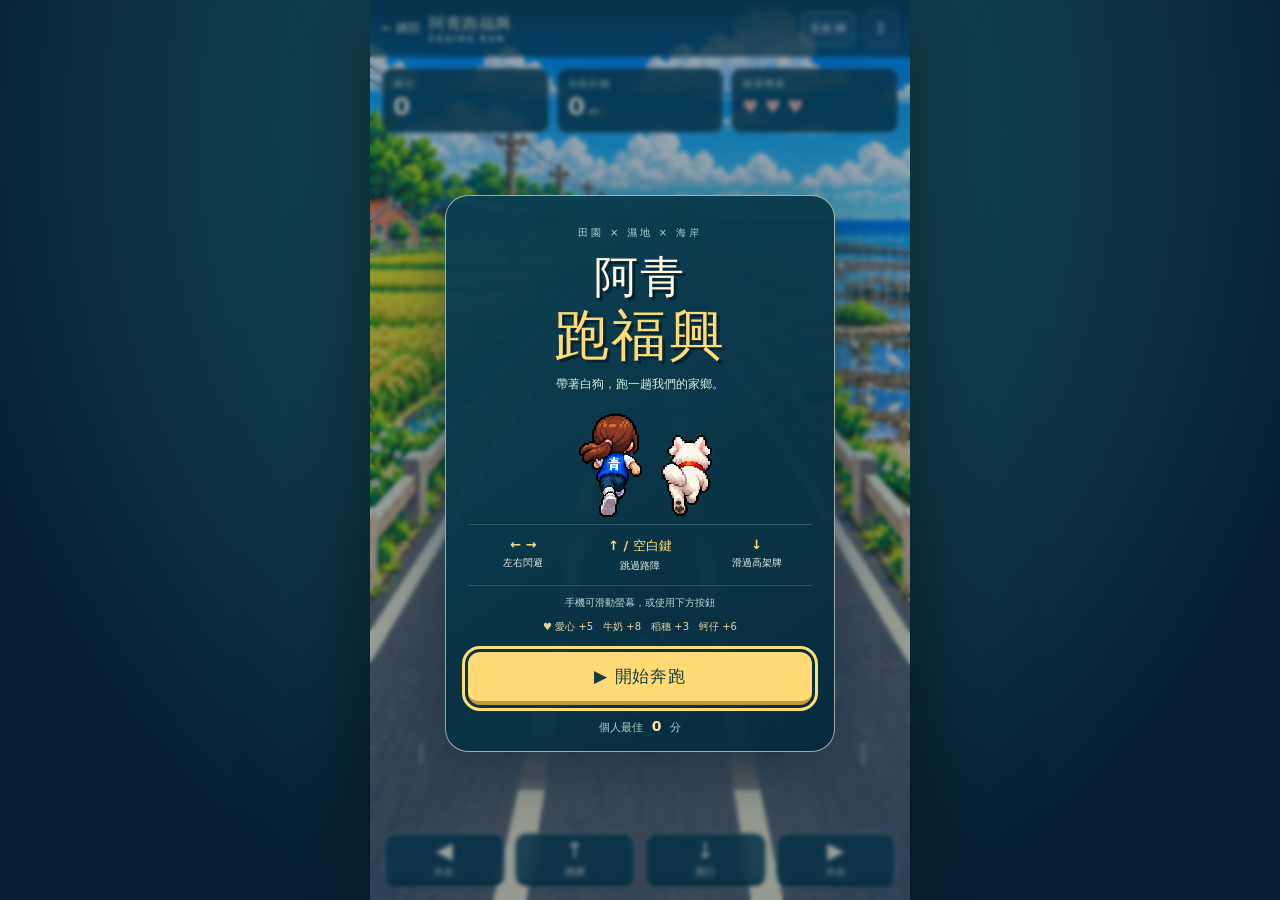
==== commit 7c571b2e: "Add playable Aqing Fuxing pixel runner Add lane switching, jumping, sliding, collectibles, three-hit" ====
--- a/game.html
+++ b/game.html
@@ -1,55 +1,20 @@
-<!doctype html><html lang="zh-Hant"><head><meta charset="utf-8"><meta name="viewport" content="width=device-width,initial-scale=1,user-scalable=no"><title>阿青跑福興｜像素跑酷</title><style>
-*{box-sizing:border-box}html,body{margin:0;height:100%;overflow:hidden;font-family:system-ui,"Noto Sans TC",sans-serif;background:#0a3561;color:white}.shell{height:100dvh;max-width:550px;margin:auto;position:relative;overflow:hidden;background:#73c8f6}canvas{display:block;width:100%;height:100%;image-rendering:pixelated;touch-action:none}.hud{position:absolute;top:10px;left:8px;right:8px;display:flex;justify-content:space-between;gap:5px;pointer-events:none}.stat{background:#123c72e8;border:2px solid #d4ecff;border-radius:7px;box-shadow:3px 3px #082f53;padding:5px 7px;text-align:center;font-size:12px;font-weight:900;min-width:76px}.stat strong{font-size:19px;color:#ffe07b}.actions{position:absolute;bottom:12px;left:12px;right:12px;display:flex;justify-content:space-between;pointer-events:none}.actions button{pointer-events:auto;background:#0f477dd9;border:3px solid #e6f4ff;color:#fff;border-radius:9px;box-shadow:3px 3px #092c50;font-size:25px;font-weight:900;width:59px;height:55px;touch-action:manipulation}.actions div{display:flex;gap:9px}.help{position:absolute;bottom:76px;width:100%;text-align:center;font-size:12px;font-weight:900;text-shadow:2px 2px #19436a;pointer-events:none}.cover{position:absolute;inset:0;background:#072c54b8;display:flex;align-items:center;justify-content:center;padding:15px}.cover[hidden]{display:none}.panel{max-height:95dvh;overflow:auto;background:#fff9e9;color:#133e71;border:4px solid #174c83;border-radius:13px;box-shadow:7px 7px #072b50;padding:17px;max-width:355px;width:100%;text-align:center}.cover-art{display:block;width:100%;max-height:220px;object-fit:cover;object-position:center 40%;border:3px solid #174c83;border-radius:8px;margin-bottom:8px;image-rendering:auto}.panel h1{margin:0 0 8px;font-size:28px;color:#164c8e;text-shadow:2px 2px #a8d7ff}.panel p{font-size:14px;line-height:1.65;margin:9px 0}.panel button{background:#ffcc53;border:3px solid #164c83;border-radius:8px;padding:9px 22px;color:#153e71;font-size:20px;font-weight:900;cursor:pointer}.panel .rewards{background:#eaf6ff;border:2px dashed #9bc8e9;border-radius:9px;padding:8px 4px;font-size:13px}.pause{position:absolute;right:10px;top:86px;background:#0f477ddd;border:2px solid #d8f0ff;border-radius:8px;color:#fff;font-size:20px;font-weight:900;width:35px;height:34px;cursor:pointer}.back{position:absolute;top:89px;left:10px;background:#ffffffdf;border:2px solid #164c83;border-radius:7px;padding:5px 9px;color:#164c83;font-size:12px;text-decoration:none;font-weight:900}@media(max-height:560px){.help{bottom:60px}.actions{bottom:5px}.actions button{height:44px}.back{top:72px}}</style></head><body>
-<div class="shell" id="shell"><canvas id="game" aria-label="阿青跑福興像素無盡奔跑遊戲"></canvas><div class="hud"><div class="stat">🏃 距離<br><strong id="meters">0</strong> m</div><div class="stat">⭐ 道具<br><strong id="bonus">0</strong> 分</div><div class="stat">🏆 最高<br><strong id="record">0</strong> 分</div></div><a class="back" href="index.html">⌂ 回網站</a><button class="pause" id="pause" aria-label="暫停遊戲">Ⅱ</button><div class="help">← → 換道　↑ 跳躍　↓ 滑行｜手機滑動</div><div class="actions"><button data-go="left" aria-label="左移">◀</button><div><button data-go="jump" aria-label="跳躍">▲</button><button data-go="slide" aria-label="滑行">▼</button></div><button data-go="right" aria-label="右移">▶</button></div><div class="cover" id="cover"><div class="panel"><img class="cover-art" src="assets/game-cover.webp" alt="阿青與西高地白梗在福興鄉田園奔跑的像素遊戲封面"><h1 id="title">阿青跑福興 🌾</h1><p id="intro">和阿青、白梗一起奔跑，穿越福興田園！<br>左右閃避汽車、機車和乳牛，跳過坑洞。</p><div class="rewards">💗 愛心 +5　🥛 牛奶 +8<br>🌾 稻穗 +3　🦪 蚵仔 +6</div><p>🌾 農田 × 鄉間道路 × 海岸風情<br>越跑越快，挑戰最高分！</p><button id="start">▶ 開始奔跑</button></div></div></div>
-<script>
-(()=>{'use strict';const shell=document.getElementById('shell'),canvas=document.getElementById('game'),ctx=canvas.getContext('2d'),cover=document.getElementById('cover'),$=s=>document.getElementById(s);let W=240,H=400,scale=1,paused=false,run=false,lane=1,shownLane=1,dist=0,bonus=0,record=0,spd=22,spawn=0,items=[],jump=0,slide=0,t=0,last=0,blink=0;try{record=+(localStorage.getItem('aq-run-record-v2')||0)}catch{}$('record').textContent=record;
-function resize(){let r=shell.getBoundingClientRect();W=240;H=Math.max(310,Math.round(W*r.height/r.width));scale=Math.min(3,devicePixelRatio||1);canvas.width=W*scale;canvas.height=H*scale;ctx.setTransform(scale,0,0,scale,0,0);ctx.imageSmoothingEnabled=false}
-function box(x,y,w,h,c){ctx.fillStyle=c;ctx.fillRect(Math.round(x),Math.round(y),Math.ceil(w),Math.ceil(h))}
-function poly(pts,c){ctx.fillStyle=c;ctx.beginPath();pts.forEach((v,i)=>i?ctx.lineTo(v[0],v[1]):ctx.moveTo(v[0],v[1]));ctx.closePath();ctx.fill()}
-function oval(x,y,rx,ry,c){ctx.fillStyle=c;ctx.beginPath();ctx.ellipse(x,y,Math.max(.1,rx),Math.max(.1,ry),0,0,Math.PI*2);ctx.fill()}
-function text(s,x,y,size=11,c='#fff'){ctx.font=`bold ${size}px system-ui`;ctx.textAlign='center';ctx.fillStyle=c;ctx.fillText(s,x,y)}
-function p(z){return Math.pow(Math.max(0,Math.min(1,1-z/120)),1.55)}
-function ry(q){return H*.27+q*H*.77}
-function half(q){return 12+q*135}
-function lx(q,l){return W/2+(l-1)*half(q)*.62}
-function tree(x,y,s){box(x-s*.09,y-s*.12,s*.18,s*.5,'#795436');box(x-s*.5,y-s*.65,s,s*.45,'#257b47');box(x-s*.38,y-s*.86,s*.76,s*.34,'#3b9e56');box(x-s*.24,y-s,s*.48,s*.22,'#54ba6b')}
-function scene(){box(0,0,W,H,'#5ab8fa');box(0,H*.08,W,H*.17,'#8ed8ff');box(0,H*.19,W,H*.08,'#b7e5fa');
-// Puffy clouds and distant hills
-for(let i=0;i<7;i++){let x=((i*59+12-dist*.07)%(W+80)+W+80)%(W+80)-25,y=H*(.045+(i%3)*.045);box(x,y,30,6,'#fff');box(x+5,y-6,18,7,'#fff');box(x+11,y-11,10,5,'#fff')}
-for(let i=0;i<9;i++){let x=i*36-16;poly([[x,H*.26],[x+22,H*.19+(i%3)*5],[x+52,H*.26]],i%2?'#69b7a4':'#78c5a4')}
-box(0,H*.255,W,H*.03,'#a5d567');
-box(0,H*.20,W,H,'#91cf6e');box(0,H*.28,W,H*.72,'#6cba56');
-// rice-field bands
-for(let i=0;i<16;i++){let q=((i/16+dist*.005)%1),y=ry(q),hh=1+q*6;box(0,y,W,hh,i%2?'#8dd14e':'#aedc63')}
-for(let i=0;i<5;i++){let x=((i*69+25)%280)-20;box(x,H*.08+i%2*8,28,6,'#e9f8ff');box(x+5,H*.065+i%2*8,17,8,'#e9f8ff')}box(0,H*.265,W,5,'#60aa59');
-for(let i=0;i<12;i++){let q=((i/12+dist*.006)%1),y=ry(q),sz=4+q*33,xoff=half(q)+sz*.7;for(let side of [-1,1]){let x=W/2+side*xoff;box(x-sz*.6,y+sz*.25,sz*1.2,2+q*5,'#b3c766');tree(x,y,sz)}}
-poly([[108,H*.27],[132,H*.27],[W+50,H+12],[-50,H+12]],'#a8c576');poly([[109,H*.27],[131,H*.27],[W+10,H+10],[-10,H+10]],'#525e70');
-poly([[111,H*.27],[129,H*.27],[W-3,H+10],[3,H+10]],'#657180');
-poly([[112,H*.27],[128,H*.27],[W-8,H+10],[8,H+10]],'#687583');
-// perspective roadside fence posts
-for(let i=0;i<16;i++){let q=((i/16+dist*.009)%1),y=ry(q),hh=3+q*28;for(let side of [-1,1]){let x=W/2+side*(half(q)*.97+4);box(x-2,y-hh,4,hh,'#e8e0c8');box(x-3,y-hh,6,3,'#f8f1dd');box(x-2,y-hh*.62,side*2,3,'#c6bd9f')}}
-poly([[111,H*.27],[129,H*.27],[W-3,H+10],[3,H+10]],'#747b82');
-for(let i=0;i<14;i++){let q=((i/14+dist*.008)%1),y=ry(q),h=2+q*11;for(let side of [-1,1]){let x=W/2+side*half(q)*.33;box(x-h*.12,y,h*.24,h,'#f9df7b')}}}
-function person(x,y,s,pose){ctx.save();ctx.translate(Math.round(x),Math.round(y));ctx.scale(s,s);const k=Math.sin(t*15)>0?1:-1;box(-7,-27,14,13,'#124c99');box(-5,-25,10,8,'#1d71c6');box(-2,-24,4,5,'#fff');box(-11,-26,4,11,'#ffd0a8');box(7,-26,4,11,'#ffd0a8');if(pose==='slide'){box(-9,-13,19,7,'#144f96');box(6,-16,11,10,'#ffd0a8')}else{box(-6,-14,5,12,'#163a73');box(1,-14,5,12,'#163a73');box(-7+(k*2),-3,7,4,'#f4f6f9');box(2-(k*2),-3,7,4,'#f4f6f9')}box(-8,-43,16,16,'#ffd3ac');box(-10,-47,20,7,'#63402c');box(-10,-43,4,11,'#63402c');box(8,-41,5,12,'#63402c');box(9,-35,7,5,'#63402c');box(-5,-35,2,2,'#2d3338');box(3,-35,2,2,'#2d3338');ctx.restore()}
-function car(x,y,s){box(x-s*.43,y-s*.65,s*.86,s*.58,'#c63d3b');box(x-s*.32,y-s*.9,s*.64,s*.37,'#ec5b49');box(x-s*.25,y-s*.83,s*.5,s*.18,'#a7e4f7');box(x-s*.42,y-s*.23,s*.16,s*.15,'#f7e7aa');box(x+s*.26,y-s*.23,s*.16,s*.15,'#f7e7aa');box(x-s*.4,y-s*.08,s*.17,s*.14,'#29313b');box(x+s*.23,y-s*.08,s*.17,s*.14,'#29313b')}
-function bike(x,y,s){box(x-s*.17,y-s*.64,s*.34,s*.56,'#0879bf');box(x-s*.24,y-s*.72,s*.48,s*.13,'#253f51');box(x-s*.19,y-s*.43,s*.38,s*.2,'#35b5f0');box(x-s*.14,y-s*.06,s*.28,s*.18,'#1f3146');box(x-s*.24,y-s*.64,s*.09,s*.13,'#b9e8ff');box(x+s*.15,y-s*.64,s*.09,s*.13,'#b9e8ff')}
-function cow(x,y,s){box(x-s*.46,y-s*.7,s*.78,s*.49,'#fff6e5');box(x-s*.31,y-s*.66,s*.3,s*.25,'#262b30');box(x+s*.1,y-s*.5,s*.19,s*.23,'#262b30');box(x-s*.48,y-s*.25,s*.13,s*.3,'#f6ede3');box(x+s*.14,y-s*.25,s*.13,s*.3,'#f6ede3');box(x+s*.24,y-s*.68,s*.29,s*.32,'#fff7ea');box(x+s*.28,y-s*.48,s*.23,s*.14,'#f0a2a2');box(x+s*.33,y-s*.63,s*.055,s*.055,'#262b30');box(x+s*.49,y-s*.8,s*.12,s*.13,'#292f32');box(x+s*.22,y-s*.8,s*.12,s*.13,'#292f32')}
-function reward(type,x,y,s){if(type==='heart'){for(let a of [-1,1])box(x+a*s*.07-s*.25,y-s*.8,s*.35,s*.32,'#ff86ad');box(x-s*.36,y-s*.61,s*.72,s*.31,'#ed4382');poly([[x-s*.34,y-s*.33],[x+s*.34,y-s*.33],[x,y+s*.05]],'#ed4382');box(x-s*.23,y-s*.73,s*.15,s*.1,'#fff0f5')}
-else if(type==='milk'){box(x-s*.26,y-s*.72,s*.52,s*.73,'#fff8e5');box(x-s*.26,y-s*.5,s*.52,s*.25,'#2d8fd4');box(x-s*.16,y-s*.87,s*.32,s*.16,'#e4f5ff');box(x-s*.16,y-s*.78,s*.32,s*.08,'#1764b7');text('乳',x,y-s*.28,Math.max(5,s*.21),'#fff')}
-else if(type==='rice'){for(let i=0;i<6;i++){let yy=y-s*.8+i*s*.13;box(x-s*.03+i*s*.018,yy,s*.1,s*.16,'#ffe079');box(x-s*.16+i*s*.018,yy+s*.045,s*.1,s*.13,'#e7ac24')}box(x+s*.07,y-s*.85,s*.045,s*.9,'#9c7b25')}
-else if(type==='oyster'){oval(x,y-s*.42,s*.37,s*.3,'#534b48');oval(x,y-s*.44,s*.3,s*.23,'#e7d8b8');oval(x,y-s*.45,s*.2,s*.15,'#fff6d7');oval(x,y-s*.45,s*.11,s*.09,'#b8aa92')}}
-function objects(){for(const o of [...items].sort((a,b)=>b.z-a.z)){let q=p(o.z);if(q<.007)continue;let x=lx(q,o.lane),y=ry(q),s=5+q*63;oval(x,y,s*.42,s*.10,'#34404877');if(o.type==='car')car(x,y,s);else if(o.type==='bike')bike(x,y,s);else if(o.type==='cow')cow(x,y,s);else if(o.type==='hole'){oval(x,y,s*.53,s*.27,'#34353a');oval(x,y,s*.37,s*.16,'#101922');box(x-s*.55,y-s*.1,s*.16,s*.06,'#a6a8a5')}else reward(o.type,x,y-s*.14,s*.75)}}
-function dog(x,y){ctx.save();ctx.translate(Math.round(x),Math.round(y));let bob=Math.sin(t*16)*2;box(-8,-17+bob,15,11,'#fff6e9');box(4,-22+bob,10,11,'#fff6e9');box(5,-27+bob,4,7,'#fff6e9');box(12,-27+bob,4,7,'#fff6e9');box(8,-17+bob,2,2,'#253448');box(12,-15+bob,3,2,'#253448');box(-7,-7+bob,4,7,'#f5eee4');box(2,-7+bob,4,7,'#f5eee4');box(-12,-17+bob,5,4,'#fff6e9');box(-4,-15+bob,10,4,'#4f8cd3');ctx.restore()}
-function draw(){scene();objects();let x=lx(.95,shownLane),y=ry(.95),h=jump>0?Math.sin((.76-jump)/.76*Math.PI)*H*.17:0;oval(x,y,12,3,'#263b4577');person(x,y-h,1.2,slide>0?'slide':'run');dog(x+29,y+4);if(blink>0){box(0,0,W,H,'#fff2b544')}}
-function refresh(){$('meters').textContent=Math.floor(dist);$('bonus').textContent=bonus;$('record').textContent=record}
-function reset(){paused=false;$('pause').textContent='Ⅱ';run=true;lane=1;shownLane=1;dist=0;bonus=0;spd=22;spawn=.3;items=[];jump=0;slide=0;t=0;blink=0;cover.hidden=true;refresh()}
-function end(){if(!run)return;run=false;paused=false;let score=Math.floor(dist)+bonus;if(score>record){record=score;try{localStorage.setItem('aq-run-record-v2',record)}catch{}}refresh();$('title').textContent='挑戰結束！';$('intro').innerHTML=`跑了 <b>${Math.floor(dist)} 公尺</b><br>道具加分 <b>${bonus}</b>，總分 <b>${score}</b>！`; $('start').textContent='↻ 再挑戰一次';cover.hidden=false}
-function act(a){if(!run||paused)return;if(a==='left')lane=Math.max(0,lane-1);if(a==='right')lane=Math.min(2,lane+1);if(a==='jump'&&jump<=0)jump=.76;if(a==='slide'&&slide<=0&&jump<=0)slide=.65}
-function add(){let l=Math.floor(Math.random()*3),type=['car','bike','hole','cow'][Math.floor(Math.random()*4)];items.push({lane:l,z:120,type,done:false});let other=[0,1,2].filter(i=>i!==l),rl=other[Math.floor(Math.random()*other.length)],rewardType=['heart','milk','rice','oyster'][Math.floor(Math.random()*4)];items.push({lane:rl,z:133,type:rewardType,done:false})}
-function step(dt){if(!run||paused)return;t+=dt;dist+=spd*dt*.48;spd=Math.min(52,22+dist/95);spawn-=dt;if(spawn<=0){add();spawn=Math.max(.7,1.48-dist/850)}shownLane+=(lane-shownLane)*Math.min(1,dt*13);jump=Math.max(0,jump-dt);slide=Math.max(0,slide-dt);blink=Math.max(0,blink-dt);for(let o of items){o.z-=spd*dt;if(o.z<10&&!o.done){o.done=true;if(o.lane===lane){if(['heart','milk','rice','oyster'].includes(o.type)){bonus+=({heart:5,milk:8,rice:3,oyster:6})[o.type];blink=.13}else if(o.type==='hole'){if(jump<.12)end()}else end()}}}items=items.filter(o=>o.z>-10);refresh()}
-function frame(now){let dt=Math.min(.05,(now-last)/1000||0);last=now;step(dt);draw();requestAnimationFrame(frame)}
-$('start').onclick=reset;
-$('pause').onclick=()=>{if(!run)return;paused=!paused;$('pause').textContent=paused?'▶':'Ⅱ';$('pause').setAttribute('aria-label',paused?'繼續遊戲':'暫停遊戲')};
-document.querySelectorAll('[data-go]').forEach(b=>b.onclick=()=>act(b.dataset.go));document.addEventListener('keydown',e=>{let a=({ArrowLeft:'left',ArrowRight:'right',ArrowUp:'jump',ArrowDown:'slide',a:'left',d:'right',w:'jump',s:'slide',' ':'jump'})[e.key];if(a){e.preventDefault();act(a)}});let sx=0,sy=0;canvas.addEventListener('touchstart',e=>{sx=e.touches[0].clientX;sy=e.touches[0].clientY},{passive:true});canvas.addEventListener('touchend',e=>{let dx=e.changedTouches[0].clientX-sx,dy=e.changedTouches[0].clientY-sy;if(Math.max(Math.abs(dx),Math.abs(dy))<16)return;act(Math.abs(dx)>Math.abs(dy)?dx>0?'right':'left':dy<0?'jump':'slide')},{passive:true});window.addEventListener('resize',resize);resize();last=performance.now();requestAnimationFrame(frame);
-})();
-</script></body></html>+<!doctype html>
+<html lang="zh-Hant"><head><meta charset="utf-8"><meta name="viewport" content="width=device-width,initial-scale=1,viewport-fit=cover"><meta name="theme-color" content="#092f43"><meta name="description" content="和阿青、白狗穿越福興田園與海岸，閃避障礙、收集在地好物的像素跑酷遊戲。"><title>阿青跑福興｜田園海岸跑酷</title><link rel="stylesheet" href="game.css"></head>
+<body>
+<main class="game-shell" id="shell" aria-label="阿青跑福興遊戲">
+ <div id="stage" tabindex="0" aria-label="遊戲畫面：方向鍵左右換道，上跳躍，下滑行"></div>
+ <header class="topbar"><a class="home" href="index.html" aria-label="返回雲端競選總部">← 總部</a><span class="brand">阿青跑福興 <small>FUXING RUN</small></span><button id="sound" aria-label="開啟音效" aria-pressed="false">音效 關</button><button id="pause" aria-label="暫停遊戲" disabled>Ⅱ</button></header>
+ <div class="hud" aria-label="遊戲分數"><div><small>總分</small><strong id="score">0</strong></div><div><small>奔跑距離</small><strong><span id="distance">0</span><em> m</em></strong></div><div class="life-block"><small>碰撞機會</small><strong id="lives" aria-label="剩餘 3 次">♥ ♥ ♥</strong></div></div>
+ <div class="toast" id="toast" role="status" aria-live="polite"></div>
+ <div class="controls" aria-label="遊戲操作"><button data-action="left" aria-label="向左換道">◀<small>向左</small></button><button data-action="jump" aria-label="跳躍">↑<small>跳躍</small></button><button data-action="slide" aria-label="滑行">↓<small>滑行</small></button><button data-action="right" aria-label="向右換道">▶<small>向右</small></button></div>
+ <section class="veil" id="menu" role="dialog" aria-modal="true" aria-labelledby="menu-title"><div class="menu-card">
+ <span class="eyebrow">田園 × 濕地 × 海岸</span><h1 id="menu-title">阿青<span>跑福興</span></h1><p class="subtitle" id="subtitle">帶著白狗，跑一趟我們的家鄉。</p>
+ <div class="menu-characters" aria-hidden="true"><span class="hero-preview"></span><span class="dog-preview"></span></div>
+ <div class="result" id="result" hidden></div>
+ <div id="instructions"><div class="howto"><span>← →<b>左右閃避</b></span><span>↑ / 空白鍵<b>跳過路障</b></span><span>↓<b>滑過高架牌</b></span></div><p class="mobile-tip">手機可滑動螢幕，或使用下方按鈕</p><div class="rewards"><span>♥ 愛心 +5</span><span>牛奶 +8</span><span>稻穗 +3</span><span>蚵仔 +6</span></div></div>
+ <button class="primary" id="start" disabled>素材載入中…</button><button class="secondary" id="restart" hidden>重新開始</button><p class="best">個人最佳 <b id="record">0</b> 分</p><p class="load-error" id="load-error" role="alert" hidden>素材載入失敗，請重新整理再試一次。</p>
+ </div></section>
+ <noscript>請開啟 JavaScript 以遊玩阿青跑福興。</noscript>
+</main>
+<script src="phaser-3.90.min.js"></script><script src="runner-core.js"></script><script src="game.js"></script>
+</body></html>
--- a/game.css
+++ b/game.css
@@ -0,0 +1 @@
+:root{font-family:system-ui,-apple-system,"Noto Sans TC",sans-serif;color:#fff7df;background:#092f43;font-synthesis:none}*{box-sizing:border-box}body{margin:0;min-height:100svh;background:radial-gradient(ellipse at 50% 15%,#1a5c67,#061f31 80%)}button,a{-webkit-tap-highlight-color:transparent}button{font:inherit;cursor:pointer}button:focus-visible,a:focus-visible,#stage:focus-visible{outline:3px solid #ffdf72;outline-offset:3px}button:disabled{cursor:wait;opacity:.65}[hidden]{display:none!important}.game-shell{position:relative;width:min(100%,60dvh);height:100dvh;margin:0 auto;overflow:hidden;background:#7bd5f4;box-shadow:0 0 90px #0008;isolation:isolate}#stage{position:absolute;inset:0;touch-action:none;outline:none}#stage canvas{display:block;width:100%!important;height:100%!important}.topbar{position:absolute;inset:0 0 auto;display:flex;align-items:center;gap:9px;padding:calc(10px + env(safe-area-inset-top)) 12px 10px;background:linear-gradient(#07364df5,#07364dba);z-index:3}.home{color:#fff7df;text-decoration:none;font-size:12px;white-space:nowrap}.brand{flex:1;font-size:16px;font-weight:900;letter-spacing:.04em}.brand small{display:block;color:#a8d9d3;font-size:8px;letter-spacing:.25em}.topbar button{background:#ffffff12;color:#fff;border:1px solid #ffffff40;border-radius:8px;padding:8px;font-size:11px;min-height:34px}#pause{font-size:16px;min-width:34px}.hud{position:absolute;top:calc(68px + env(safe-area-inset-top));left:12px;right:12px;display:flex;gap:8px;pointer-events:none;z-index:2}.hud>div{flex:1;background:#07364dd9;border:1px solid #c8fff34d;border-radius:10px;padding:8px 10px;backdrop-filter:blur(5px)}.hud small{display:block;color:#c1e3d8;font-size:10px;letter-spacing:.08em}.hud strong{font-variant-numeric:tabular-nums;font-size:25px;line-height:1.3;white-space:nowrap}.hud em{font-size:11px;font-style:normal;font-weight:500}.hud .life-block strong{color:#ffb3a8;font-size:18px;line-height:1.8}.controls{position:absolute;bottom:calc(14px + env(safe-area-inset-bottom));left:14px;right:14px;display:flex;gap:10px;z-index:3}.controls button{flex:1;min-height:53px;color:#fff7df;background:#07364dd9;border:1px solid #e9fff580;border-bottom:4px solid #042a3a;border-radius:12px;font-size:22px;line-height:1.1;touch-action:manipulation;user-select:none;backdrop-filter:blur(5px)}.controls button:active{transform:translateY(2px);background:#236b73}.controls small{display:block;font-size:10px;margin-top:3px}.veil{position:absolute;inset:0;z-index:4;background:#082b426b;display:flex;align-items:center;justify-content:center;padding:65px 18px 18px;backdrop-filter:blur(2px)}.menu-card{width:100%;max-width:390px;max-height:100%;overflow:auto;text-align:center;border:1px solid #fff7dd9c;border-radius:23px;background:linear-gradient(145deg,#0a4052f5,#062b3ef8);padding:25px 22px 16px;box-shadow:0 18px 60px #00202c80}.eyebrow{font-size:10px;letter-spacing:.28em;color:#a9dad2}h1{font-size:clamp(29px,5vh,44px);line-height:1.1;letter-spacing:.05em;margin:13px 0 9px;text-shadow:3px 3px #062332}h1 span{display:block;color:#ffdb75;font-size:1.25em;margin-top:3px}.subtitle{font-size:12px;line-height:1.8;color:#d4eee5;margin:8px 0}.menu-characters{height:110px;position:relative;width:150px;margin:12px auto 6px}.hero-preview,.dog-preview{position:absolute;display:block;background-image:url('aqing-sprites.png');background-repeat:no-repeat;background-size:373px 380px;image-rendering:pixelated}.hero-preview{width:85px;height:112px;left:0;top:0;background-position:0 -5px}.dog-preview{width:60px;height:88px;right:0;bottom:0;background-position:-198px -125px}.howto{display:flex;border-top:1px solid #a5d6d238;border-bottom:1px solid #a5d6d238;padding:12px 0;gap:6px}.howto span{flex:1;color:#ffdb75;font-size:13px;font-weight:800}.howto b{display:block;color:#e2eee4;font-size:10px;margin-top:4px;font-weight:500}.mobile-tip{font-size:10px;color:#b9d9d2;margin:10px 0}.rewards{display:flex;justify-content:center;flex-wrap:wrap;gap:6px 10px;font-size:10px;color:#e8d4a1;margin-bottom:18px}.primary{display:block;width:100%;background:#ffda75;color:#163b40;border:0;border-bottom:4px solid #c4963f;border-radius:12px;padding:13px;font-size:17px;font-weight:900;letter-spacing:.05em}.primary:hover{background:#ffe597}.secondary{width:100%;margin-top:10px;background:transparent;color:#d1e8df;border:1px solid #b1d9d567;border-radius:9px;padding:9px}.best{font-size:11px;color:#acd4cc;margin:13px 0 0}.best b{color:#ffe1a2;font-size:14px;margin:0 5px}.result{padding:15px 0 20px;font-size:14px;line-height:1.8;color:#d3e9df}.result strong{display:block;font-size:40px;color:#ffdb75;font-variant-numeric:tabular-nums}.load-error{font-size:13px;color:#ffb3a8}.toast{position:absolute;z-index:3;top:calc(135px + env(safe-area-inset-top));width:100%;text-align:center;pointer-events:none;font-size:13px;font-weight:800;text-shadow:0 2px 4px #052c36;background:#063549c9;opacity:0;padding:8px;transition:opacity .15s}.toast.visible{opacity:1}@media(max-width:350px){.topbar{gap:5px;padding-inline:8px}.brand{font-size:14px}.hud{left:8px;right:8px;gap:5px}.hud>div{padding:7px}.hud strong{font-size:21px}.menu-card{padding:20px 14px 14px}.controls{gap:7px}}@media(max-height:660px){.menu-card{padding:17px 16px 12px}.menu-characters{display:none}.veil{padding:55px 14px 12px}.howto{padding:9px 0}h1{font-size:29px}.hud{top:60px}.controls{bottom:8px}.controls button{min-height:45px}.rewards{margin-bottom:12px}}@media(orientation:landscape) and (max-height:500px){.game-shell{width:60dvh}.topbar .brand,.topbar #sound{display:none}.hud{top:50px;left:4px;right:4px;gap:3px}.hud>div{padding:4px}.hud strong{font-size:15px}.hud .life-block strong{font-size:12px}.menu-card{padding:12px 8px}.eyebrow,.subtitle,.rewards,.mobile-tip,.best{display:none}.howto{font-size:9px}.howto span{font-size:10px}.howto b{font-size:8px}.veil{padding:42px 5px 5px}h1{font-size:20px}.controls{gap:4px;left:5px;right:5px}.controls small{display:none}.controls button{min-height:32px;font-size:16px}.primary{font-size:12px;padding:8px;margin-top:8px}.result{padding:6px;font-size:11px}.result strong{font-size:22px}}@media(prefers-reduced-motion:reduce){.toast{transition:none}}
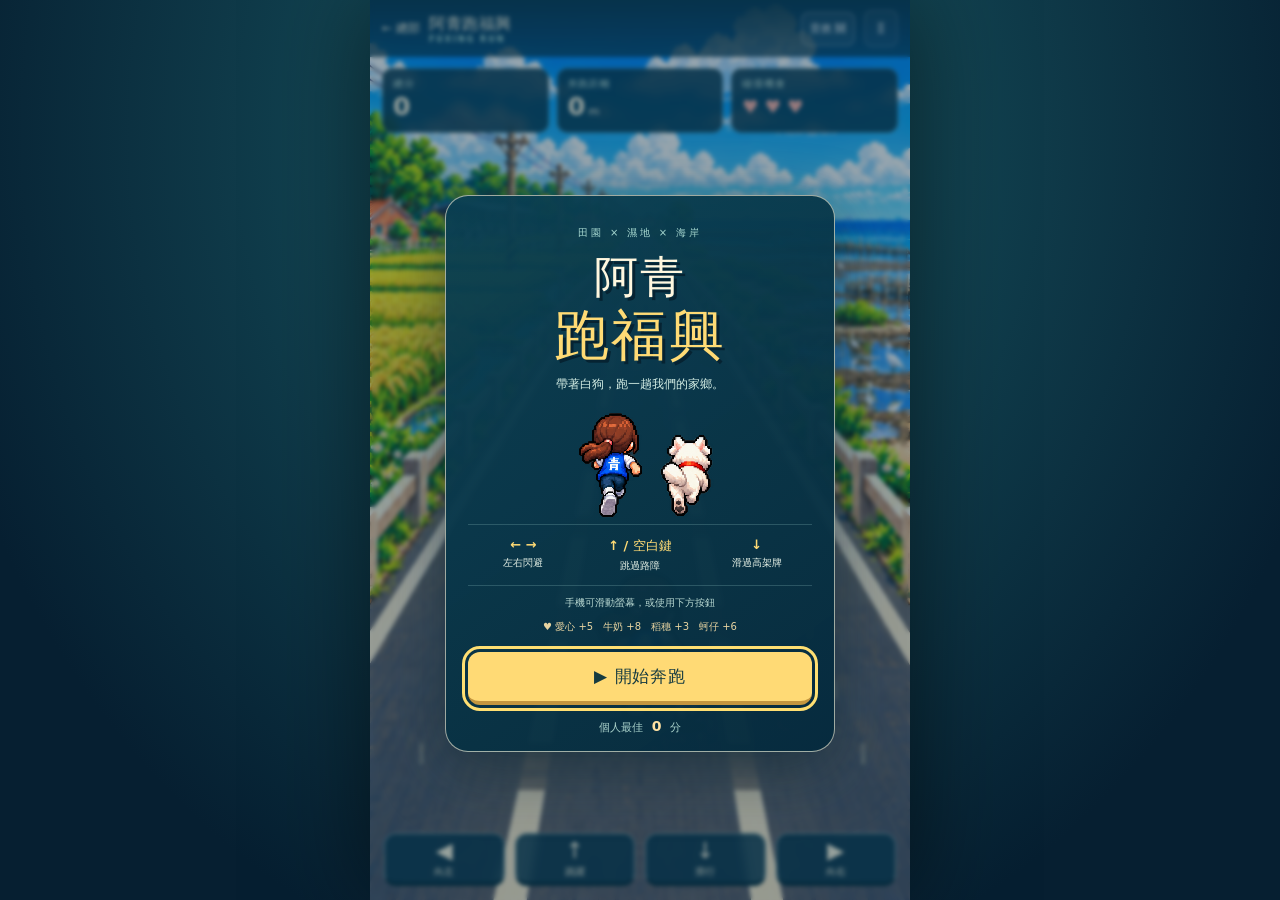
==== commit 28d25ee1: "Align runner objects with outer road lanes" ====
--- a/game.html
+++ b/game.html
@@ -16,5 +16,5 @@
  </div></section>
  <noscript>請開啟 JavaScript 以遊玩阿青跑福興。</noscript>
 </main>
-<script src="phaser-3.90.min.js"></script><script src="runner-core.js"></script><script src="game.js"></script>
+<script src="phaser-3.90.min.js"></script><script src="runner-core.js?v=lanes2"></script><script src="game.js?v=lanes2"></script>
 </body></html>
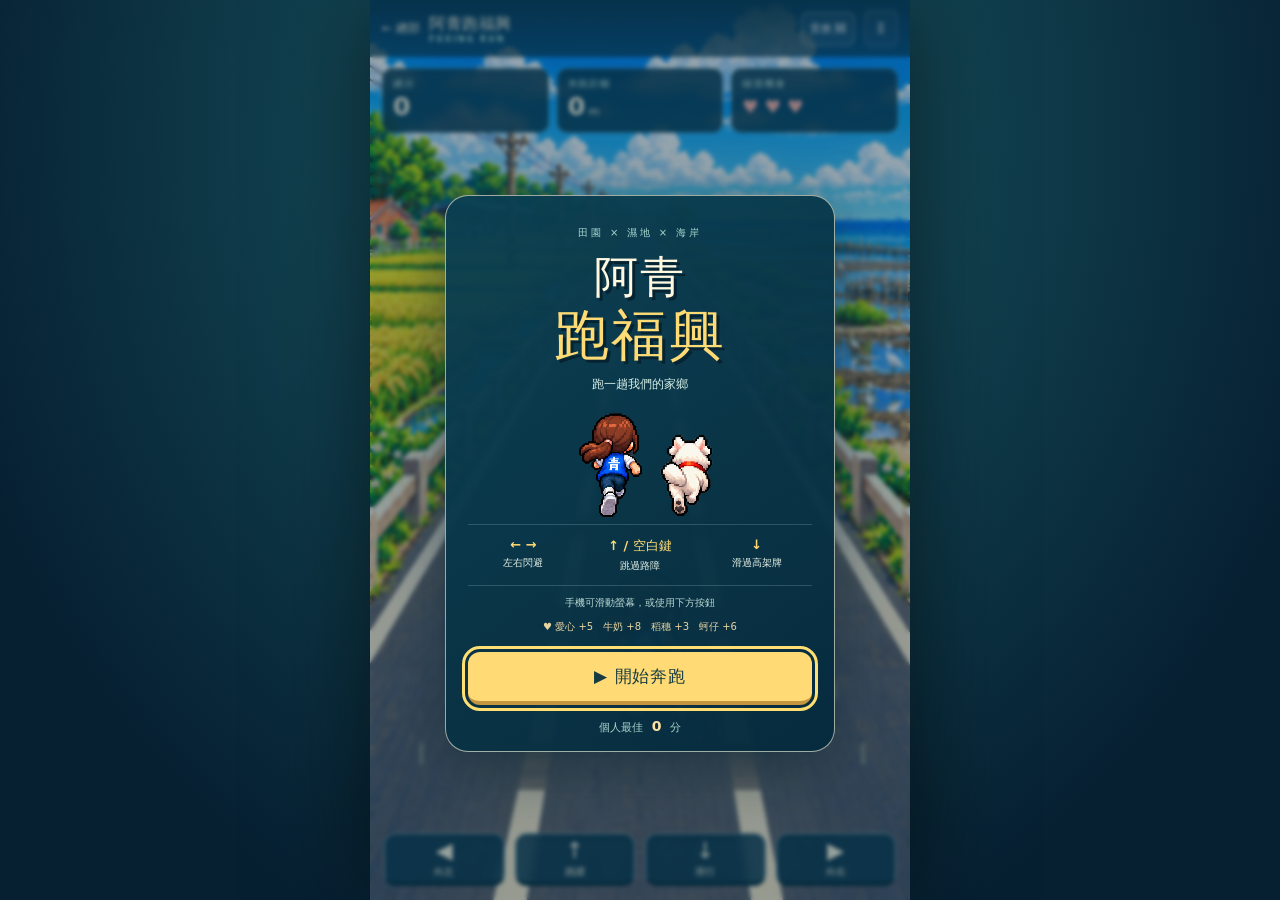
==== commit f00387bc: "Simplify game introduction text" ====
--- a/game.html
+++ b/game.html
@@ -8,7 +8,7 @@
  <div class="toast" id="toast" role="status" aria-live="polite"></div>
  <div class="controls" aria-label="遊戲操作"><button data-action="left" aria-label="向左換道">◀<small>向左</small></button><button data-action="jump" aria-label="跳躍">↑<small>跳躍</small></button><button data-action="slide" aria-label="滑行">↓<small>滑行</small></button><button data-action="right" aria-label="向右換道">▶<small>向右</small></button></div>
  <section class="veil" id="menu" role="dialog" aria-modal="true" aria-labelledby="menu-title"><div class="menu-card">
- <span class="eyebrow">田園 × 濕地 × 海岸</span><h1 id="menu-title">阿青<span>跑福興</span></h1><p class="subtitle" id="subtitle">帶著白狗，跑一趟我們的家鄉。</p>
+ <span class="eyebrow">田園 × 濕地 × 海岸</span><h1 id="menu-title">阿青<span>跑福興</span></h1><p class="subtitle" id="subtitle">跑一趟我們的家鄉</p>
  <div class="menu-characters" aria-hidden="true"><span class="hero-preview"></span><span class="dog-preview"></span></div>
  <div class="result" id="result" hidden></div>
  <div id="instructions"><div class="howto"><span>← →<b>左右閃避</b></span><span>↑ / 空白鍵<b>跳過路障</b></span><span>↓<b>滑過高架牌</b></span></div><p class="mobile-tip">手機可滑動螢幕，或使用下方按鈕</p><div class="rewards"><span>♥ 愛心 +5</span><span>牛奶 +8</span><span>稻穗 +3</span><span>蚵仔 +6</span></div></div>
